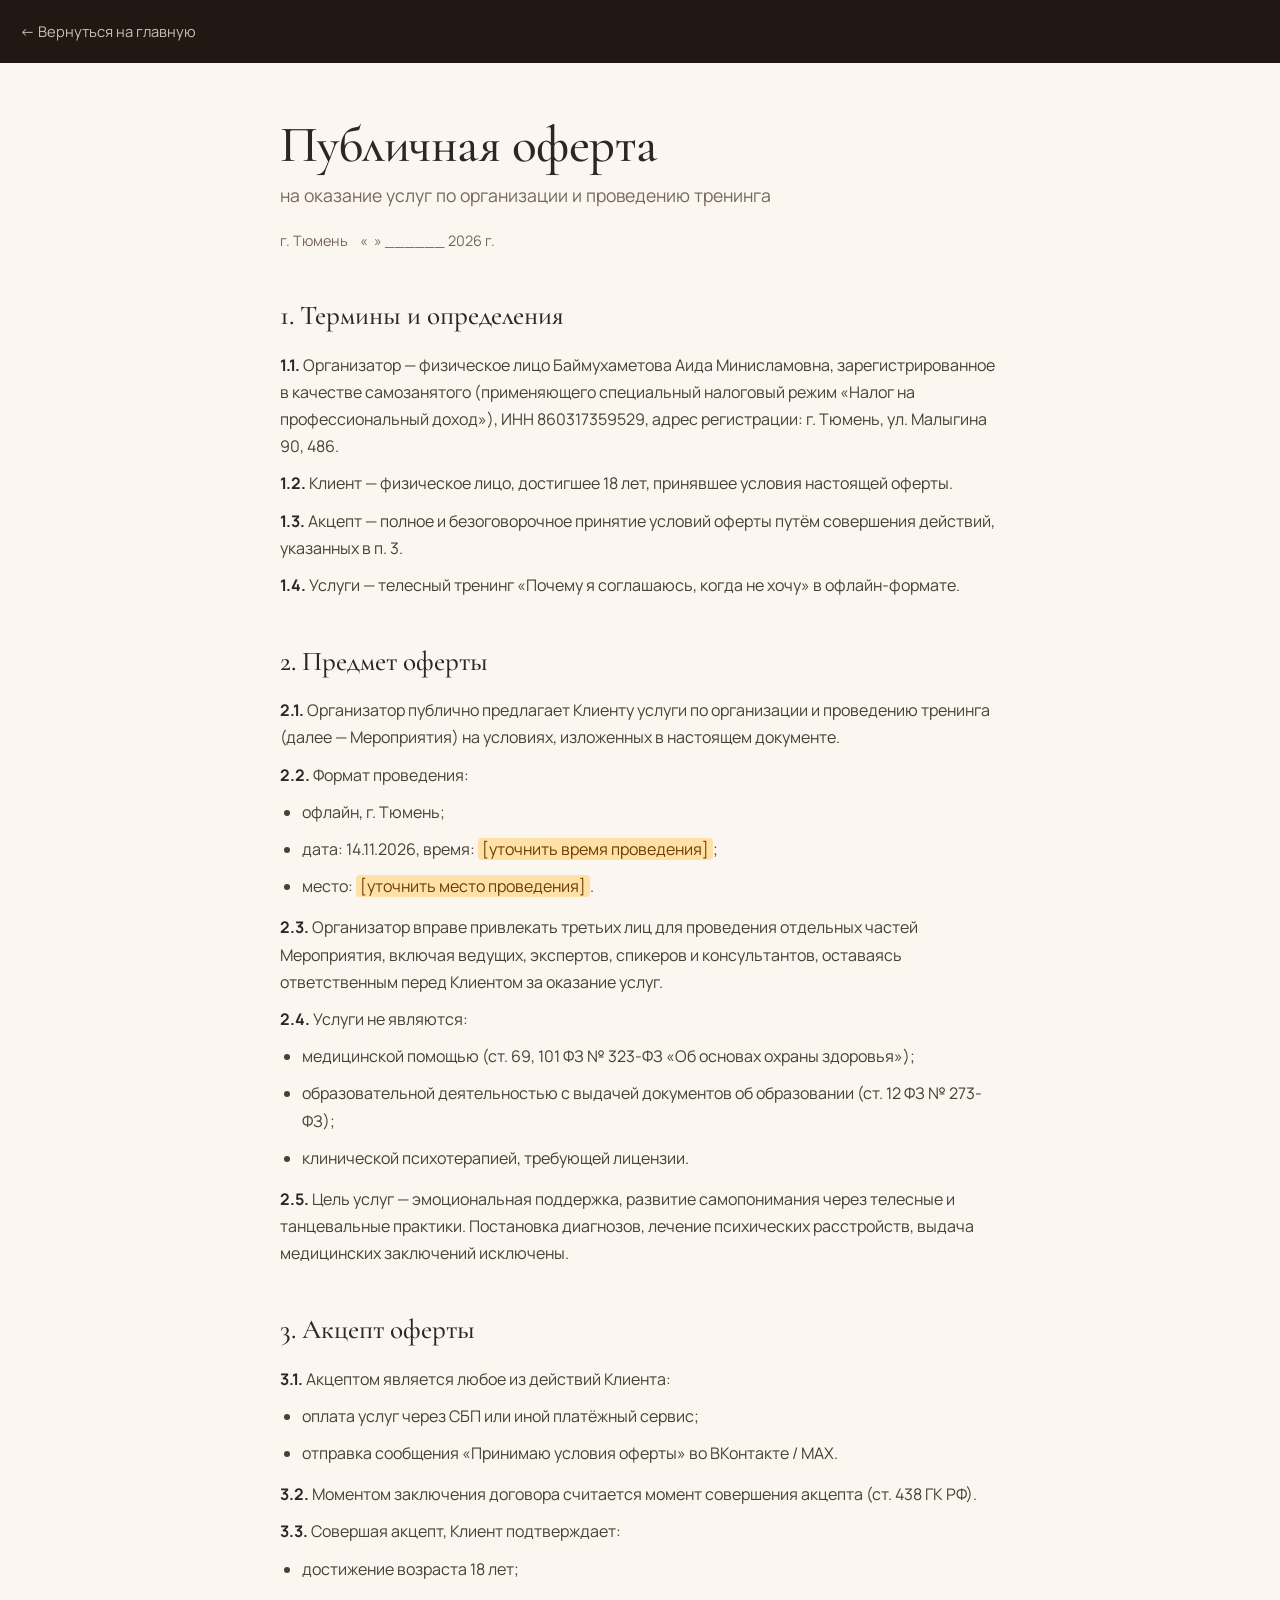
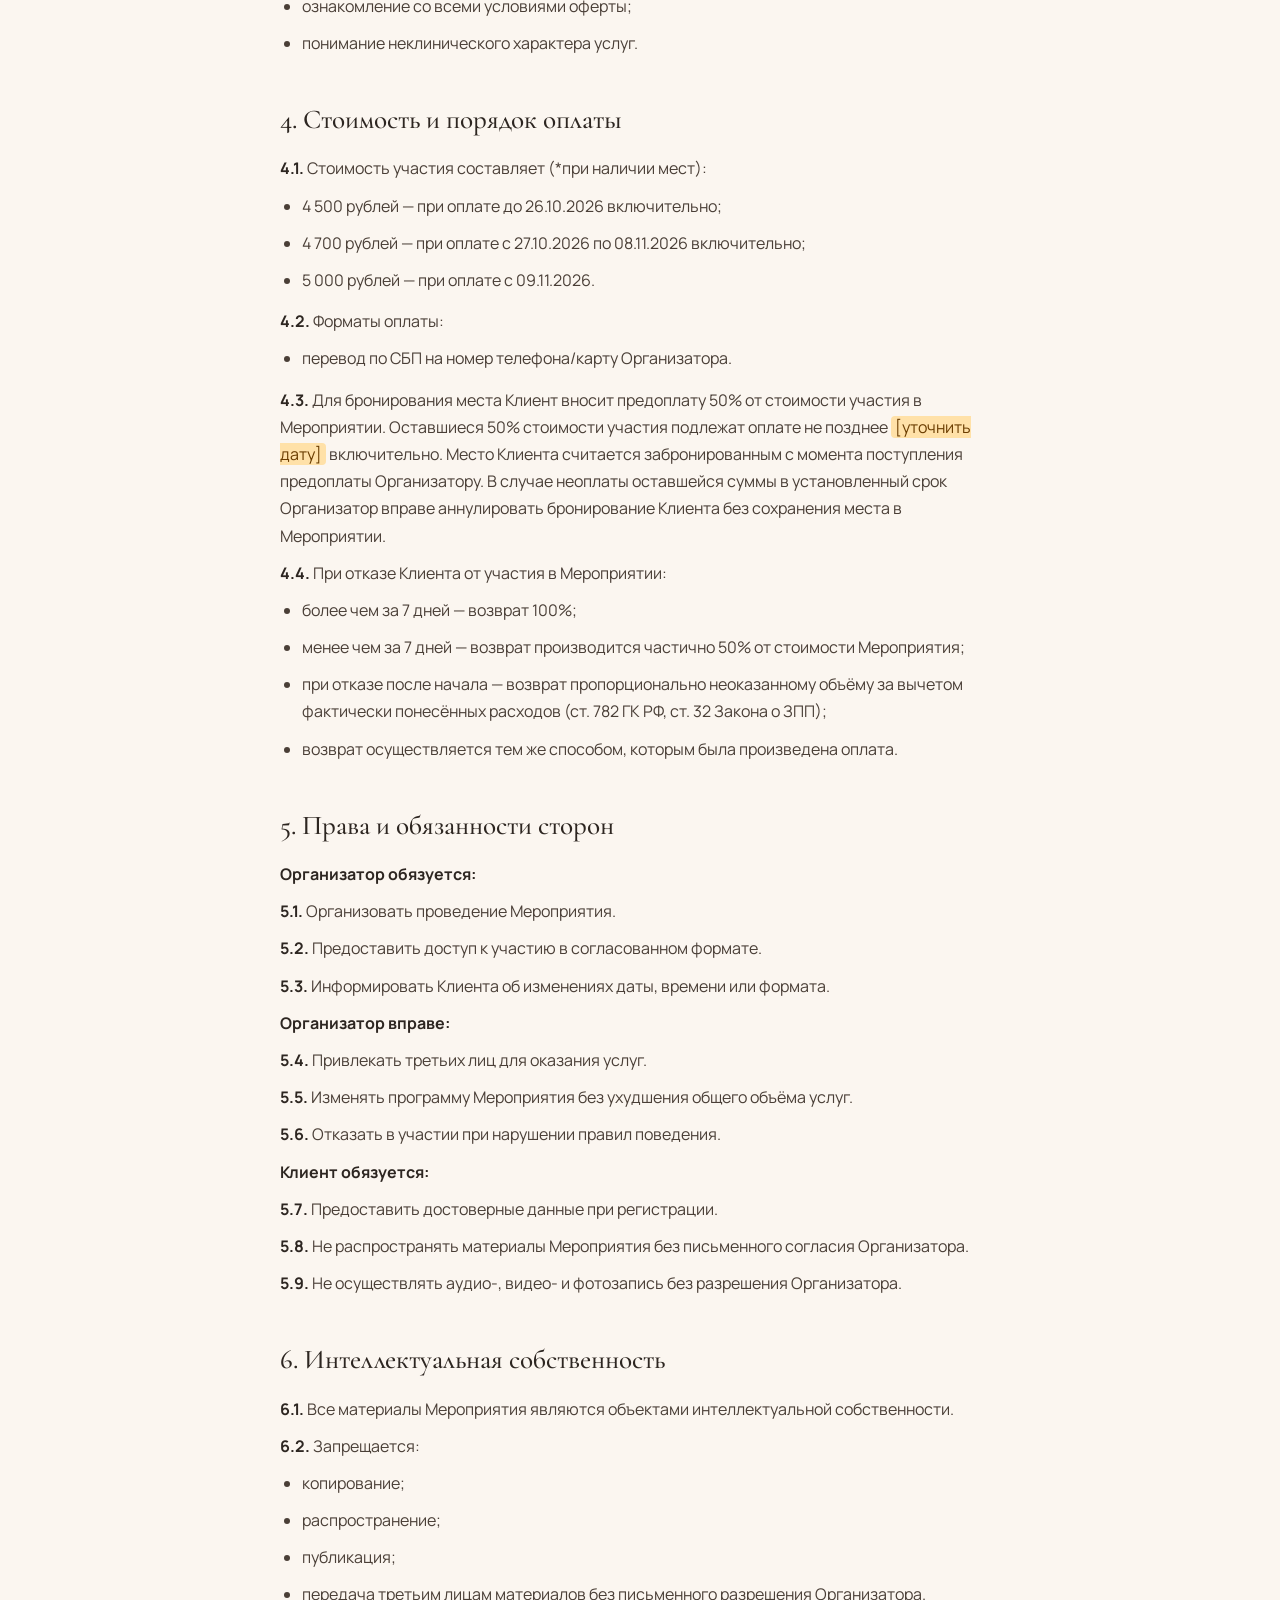
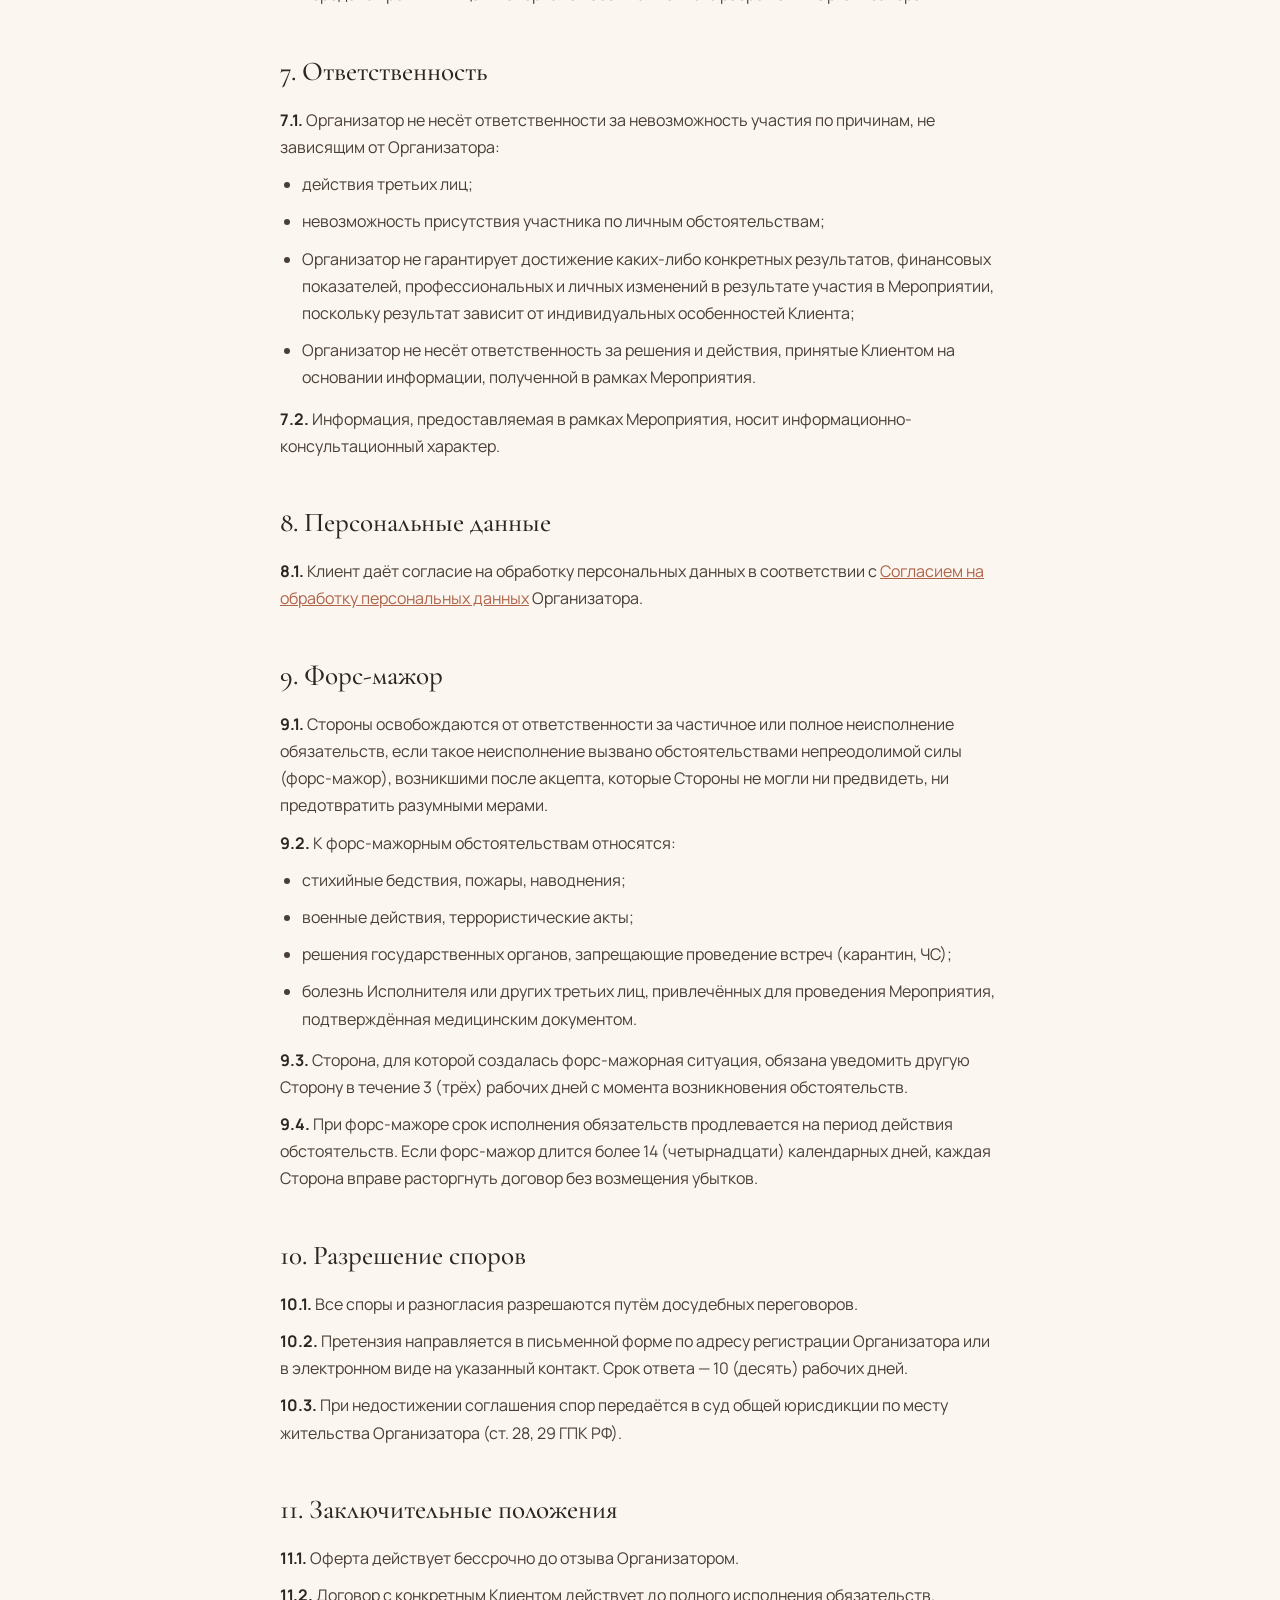
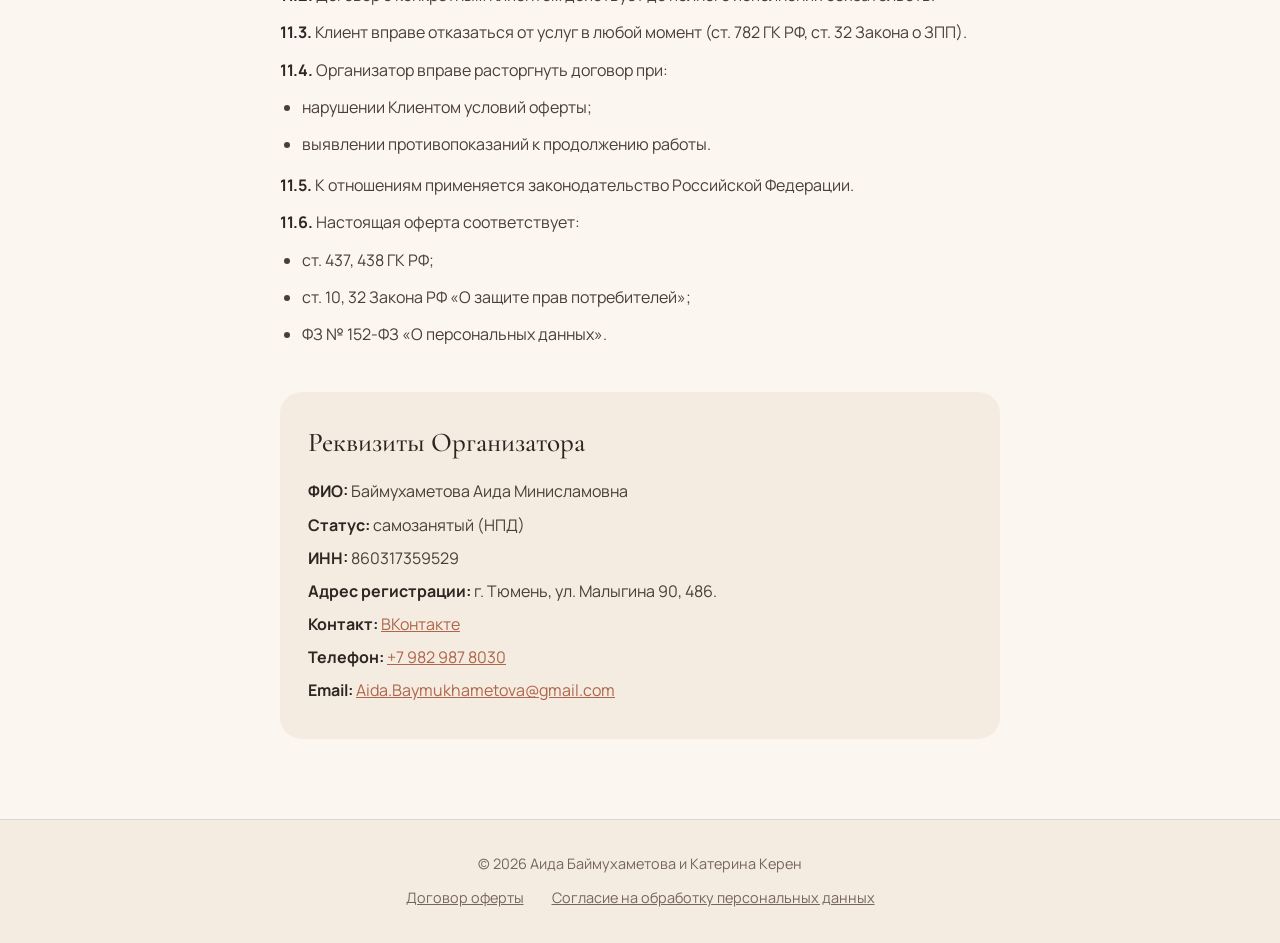
==== offer.html @ 063b8283 "Redesign landing: tension-to-exhale concept, photos, booking form, legal pages - Dark-to-light narra" ====
<!doctype html>
<html lang="ru">
<head>
  <meta charset="utf-8">
  <meta name="viewport" content="width=device-width, initial-scale=1">
  <title>Договор оферты — тренинг «Почему я соглашаюсь, когда не хочу»</title>
  <meta name="robots" content="noindex">
  <link rel="preconnect" href="https://fonts.googleapis.com">
  <link rel="preconnect" href="https://fonts.gstatic.com" crossorigin>
  <link href="https://fonts.googleapis.com/css2?family=Cormorant+Garamond:wght@500;600&family=Manrope:wght@400;500;600&display=swap" rel="stylesheet">
  <link rel="stylesheet" href="legal.css">
</head>
<body>
  <div class="legal-top"><a href="index.html">&larr; Вернуться на главную</a></div>

  <main>
    <h1>Публичная оферта</h1>
    <p class="legal-subtitle">на оказание услуг по организации и проведению тренинга</p>
    <p class="legal-meta">г. Тюмень &nbsp;&nbsp; «&nbsp;&nbsp;» ______ 2026 г.</p>

    <h2>1. Термины и определения</h2>
    <p><strong>1.1.</strong> Организатор — физическое лицо Баймухаметова Аида Минисламовна, зарегистрированное в качестве самозанятого (применяющего специальный налоговый режим «Налог на профессиональный доход»), ИНН 860317359529, адрес регистрации: г. Тюмень, ул. Малыгина 90, 486.</p>
    <p><strong>1.2.</strong> Клиент — физическое лицо, достигшее 18 лет, принявшее условия настоящей оферты.</p>
    <p><strong>1.3.</strong> Акцепт — полное и безоговорочное принятие условий оферты путём совершения действий, указанных в п. 3.</p>
    <p><strong>1.4.</strong> Услуги — телесный тренинг «Почему я соглашаюсь, когда не хочу» в офлайн-формате.</p>

    <h2>2. Предмет оферты</h2>
    <p><strong>2.1.</strong> Организатор публично предлагает Клиенту услуги по организации и проведению тренинга (далее — Мероприятия) на условиях, изложенных в настоящем документе.</p>
    <p><strong>2.2.</strong> Формат проведения:</p>
    <ul>
      <li>офлайн, г. Тюмень;</li>
      <li>дата: 14.11.2026, время: <mark class="todo">[уточнить время проведения]</mark>;</li>
      <li>место: <mark class="todo">[уточнить место проведения]</mark>.</li>
    </ul>
    <p><strong>2.3.</strong> Организатор вправе привлекать третьих лиц для проведения отдельных частей Мероприятия, включая ведущих, экспертов, спикеров и консультантов, оставаясь ответственным перед Клиентом за оказание услуг.</p>
    <p><strong>2.4.</strong> Услуги не являются:</p>
    <ul>
      <li>медицинской помощью (ст. 69, 101 ФЗ № 323-ФЗ «Об основах охраны здоровья»);</li>
      <li>образовательной деятельностью с выдачей документов об образовании (ст. 12 ФЗ № 273-ФЗ);</li>
      <li>клинической психотерапией, требующей лицензии.</li>
    </ul>
    <p><strong>2.5.</strong> Цель услуг — эмоциональная поддержка, развитие самопонимания через телесные и танцевальные практики. Постановка диагнозов, лечение психических расстройств, выдача медицинских заключений исключены.</p>

    <h2>3. Акцепт оферты</h2>
    <p><strong>3.1.</strong> Акцептом является любое из действий Клиента:</p>
    <ul>
      <li>оплата услуг через СБП или иной платёжный сервис;</li>
      <li>отправка сообщения «Принимаю условия оферты» во ВКонтакте / MAX.</li>
    </ul>
    <p><strong>3.2.</strong> Моментом заключения договора считается момент совершения акцепта (ст. 438 ГК РФ).</p>
    <p><strong>3.3.</strong> Совершая акцепт, Клиент подтверждает:</p>
    <ul>
      <li>достижение возраста 18 лет;</li>
      <li>ознакомление со всеми условиями оферты;</li>
      <li>понимание неклинического характера услуг.</li>
    </ul>

    <h2>4. Стоимость и порядок оплаты</h2>
    <p><strong>4.1.</strong> Стоимость участия составляет (*при наличии мест):</p>
    <ul>
      <li>4 500 рублей — при оплате до 26.10.2026 включительно;</li>
      <li>4 700 рублей — при оплате с 27.10.2026 по 08.11.2026 включительно;</li>
      <li>5 000 рублей — при оплате с 09.11.2026.</li>
    </ul>
    <p><strong>4.2.</strong> Форматы оплаты:</p>
    <ul>
      <li>перевод по СБП на номер телефона/карту Организатора.</li>
    </ul>
    <p><strong>4.3.</strong> Для бронирования места Клиент вносит предоплату 50% от стоимости участия в Мероприятии. Оставшиеся 50% стоимости участия подлежат оплате не позднее <mark class="todo">[уточнить дату]</mark> включительно. Место Клиента считается забронированным с момента поступления предоплаты Организатору. В случае неоплаты оставшейся суммы в установленный срок Организатор вправе аннулировать бронирование Клиента без сохранения места в Мероприятии.</p>
    <p><strong>4.4.</strong> При отказе Клиента от участия в Мероприятии:</p>
    <ul>
      <li>более чем за 7 дней — возврат 100%;</li>
      <li>менее чем за 7 дней — возврат производится частично 50% от стоимости Мероприятия;</li>
      <li>при отказе после начала — возврат пропорционально неоказанному объёму за вычетом фактически понесённых расходов (ст. 782 ГК РФ, ст. 32 Закона о ЗПП);</li>
      <li>возврат осуществляется тем же способом, которым была произведена оплата.</li>
    </ul>

    <h2>5. Права и обязанности сторон</h2>
    <p><strong>Организатор обязуется:</strong></p>
    <p><strong>5.1.</strong> Организовать проведение Мероприятия.</p>
    <p><strong>5.2.</strong> Предоставить доступ к участию в согласованном формате.</p>
    <p><strong>5.3.</strong> Информировать Клиента об изменениях даты, времени или формата.</p>
    <p><strong>Организатор вправе:</strong></p>
    <p><strong>5.4.</strong> Привлекать третьих лиц для оказания услуг.</p>
    <p><strong>5.5.</strong> Изменять программу Мероприятия без ухудшения общего объёма услуг.</p>
    <p><strong>5.6.</strong> Отказать в участии при нарушении правил поведения.</p>
    <p><strong>Клиент обязуется:</strong></p>
    <p><strong>5.7.</strong> Предоставить достоверные данные при регистрации.</p>
    <p><strong>5.8.</strong> Не распространять материалы Мероприятия без письменного согласия Организатора.</p>
    <p><strong>5.9.</strong> Не осуществлять аудио-, видео- и фотозапись без разрешения Организатора.</p>

    <h2>6. Интеллектуальная собственность</h2>
    <p><strong>6.1.</strong> Все материалы Мероприятия являются объектами интеллектуальной собственности.</p>
    <p><strong>6.2.</strong> Запрещается:</p>
    <ul>
      <li>копирование;</li>
      <li>распространение;</li>
      <li>публикация;</li>
      <li>передача третьим лицам материалов без письменного разрешения Организатора.</li>
    </ul>

    <h2>7. Ответственность</h2>
    <p><strong>7.1.</strong> Организатор не несёт ответственности за невозможность участия по причинам, не зависящим от Организатора:</p>
    <ul>
      <li>действия третьих лиц;</li>
      <li>невозможность присутствия участника по личным обстоятельствам;</li>
      <li>Организатор не гарантирует достижение каких-либо конкретных результатов, финансовых показателей, профессиональных и личных изменений в результате участия в Мероприятии, поскольку результат зависит от индивидуальных особенностей Клиента;</li>
      <li>Организатор не несёт ответственность за решения и действия, принятые Клиентом на основании информации, полученной в рамках Мероприятия.</li>
    </ul>
    <p><strong>7.2.</strong> Информация, предоставляемая в рамках Мероприятия, носит информационно-консультационный характер.</p>

    <h2>8. Персональные данные</h2>
    <p><strong>8.1.</strong> Клиент даёт согласие на обработку персональных данных в соответствии с <a href="privacy.html">Согласием на обработку персональных данных</a> Организатора.</p>

    <h2>9. Форс-мажор</h2>
    <p><strong>9.1.</strong> Стороны освобождаются от ответственности за частичное или полное неисполнение обязательств, если такое неисполнение вызвано обстоятельствами непреодолимой силы (форс-мажор), возникшими после акцепта, которые Стороны не могли ни предвидеть, ни предотвратить разумными мерами.</p>
    <p><strong>9.2.</strong> К форс-мажорным обстоятельствам относятся:</p>
    <ul>
      <li>стихийные бедствия, пожары, наводнения;</li>
      <li>военные действия, террористические акты;</li>
      <li>решения государственных органов, запрещающие проведение встреч (карантин, ЧС);</li>
      <li>болезнь Исполнителя или других третьих лиц, привлечённых для проведения Мероприятия, подтверждённая медицинским документом.</li>
    </ul>
    <p><strong>9.3.</strong> Сторона, для которой создалась форс-мажорная ситуация, обязана уведомить другую Сторону в течение 3 (трёх) рабочих дней с момента возникновения обстоятельств.</p>
    <p><strong>9.4.</strong> При форс-мажоре срок исполнения обязательств продлевается на период действия обстоятельств. Если форс-мажор длится более 14 (четырнадцати) календарных дней, каждая Сторона вправе расторгнуть договор без возмещения убытков.</p>

    <h2>10. Разрешение споров</h2>
    <p><strong>10.1.</strong> Все споры и разногласия разрешаются путём досудебных переговоров.</p>
    <p><strong>10.2.</strong> Претензия направляется в письменной форме по адресу регистрации Организатора или в электронном виде на указанный контакт. Срок ответа — 10 (десять) рабочих дней.</p>
    <p><strong>10.3.</strong> При недостижении соглашения спор передаётся в суд общей юрисдикции по месту жительства Организатора (ст. 28, 29 ГПК РФ).</p>

    <h2>11. Заключительные положения</h2>
    <p><strong>11.1.</strong> Оферта действует бессрочно до отзыва Организатором.</p>
    <p><strong>11.2.</strong> Договор с конкретным Клиентом действует до полного исполнения обязательств.</p>
    <p><strong>11.3.</strong> Клиент вправе отказаться от услуг в любой момент (ст. 782 ГК РФ, ст. 32 Закона о ЗПП).</p>
    <p><strong>11.4.</strong> Организатор вправе расторгнуть договор при:</p>
    <ul>
      <li>нарушении Клиентом условий оферты;</li>
      <li>выявлении противопоказаний к продолжению работы.</li>
    </ul>
    <p><strong>11.5.</strong> К отношениям применяется законодательство Российской Федерации.</p>
    <p><strong>11.6.</strong> Настоящая оферта соответствует:</p>
    <ul>
      <li>ст. 437, 438 ГК РФ;</li>
      <li>ст. 10, 32 Закона РФ «О защите прав потребителей»;</li>
      <li>ФЗ № 152-ФЗ «О персональных данных».</li>
    </ul>

    <div class="legal-requisites">
      <h2>Реквизиты Организатора</h2>
      <p><strong>ФИО:</strong> Баймухаметова Аида Минисламовна</p>
      <p><strong>Статус:</strong> самозанятый (НПД)</p>
      <p><strong>ИНН:</strong> 860317359529</p>
      <p><strong>Адрес регистрации:</strong> г. Тюмень, ул. Малыгина 90, 486.</p>
      <p><strong>Контакт:</strong> <a href="https://vk.ru/id412170144" target="_blank" rel="noopener">ВКонтакте</a></p>
      <p><strong>Телефон:</strong> <a href="tel:+79829878030">+7 982 987 8030</a></p>
      <p><strong>Email:</strong> <a href="mailto:Aida.Baymukhametova@gmail.com">Aida.Baymukhametova@gmail.com</a></p>
    </div>
  </main>

  <footer>
    &copy; 2026 Аида Баймухаметова и Катерина Керен
    <nav>
      <a href="offer.html">Договор оферты</a>
      <a href="privacy.html">Согласие на обработку персональных данных</a>
    </nav>
  </footer>
</body>
</html>
---- legal.css ----
:root {
  --ink: #211813;
  --clay-2: #b0644a;
  --sand: #f4ebe1;
  --sand-2: #ecdfd1;
  --paper: #fbf6f0;
  --text: #2d2621;
  --muted: #76665b;
  --serif: "Cormorant Garamond", Georgia, serif;
  --sans: "Manrope", system-ui, sans-serif;
}
* { box-sizing: border-box; margin: 0; padding: 0; }
body { background: var(--paper); color: var(--text); font-family: var(--sans); font-size: 16px; line-height: 1.7; -webkit-font-smoothing: antialiased; }
a { color: var(--clay-2); }
.legal-top { background: var(--ink); color: #f3e8dd; padding: 18px 20px; }
.legal-top a { color: #f3e8dd; text-decoration: none; font-size: .92rem; opacity: .8; }
.legal-top a:hover { opacity: 1; }
main { max-width: 760px; margin: 0 auto; padding: 56px 20px 80px; }
h1 { font-family: var(--serif); font-weight: 500; font-size: clamp(2.2rem, 6vw, 3.2rem); line-height: 1.05; letter-spacing: -.01em; }
.legal-subtitle { color: var(--muted); font-size: 1.1rem; margin-top: 8px; }
.legal-meta { color: var(--muted); font-size: .9rem; margin: 18px 0 8px; }
h2 { font-family: var(--serif); font-weight: 500; font-size: 1.7rem; margin: 40px 0 12px; }
p, li { color: #4a3f37; margin-bottom: 10px; }
ul { padding-left: 22px; margin-bottom: 14px; }
strong { color: var(--text); }
.legal-requisites { margin-top: 44px; padding: 28px; background: var(--sand); border-radius: 22px; }
.legal-requisites h2 { margin-top: 0; }
.legal-requisites p { margin-bottom: 6px; }
mark.todo { background: #ffe1a8; color: #6b3d00; padding: 0 4px; border-radius: 4px; }
footer { border-top: 1px solid rgba(45,38,33,.1); background: var(--sand); color: var(--muted); font-size: .9rem; text-align: center; padding: 32px 20px; }
footer nav { display: flex; flex-wrap: wrap; justify-content: center; gap: 8px 28px; margin-top: 10px; }
footer a { color: var(--muted); }
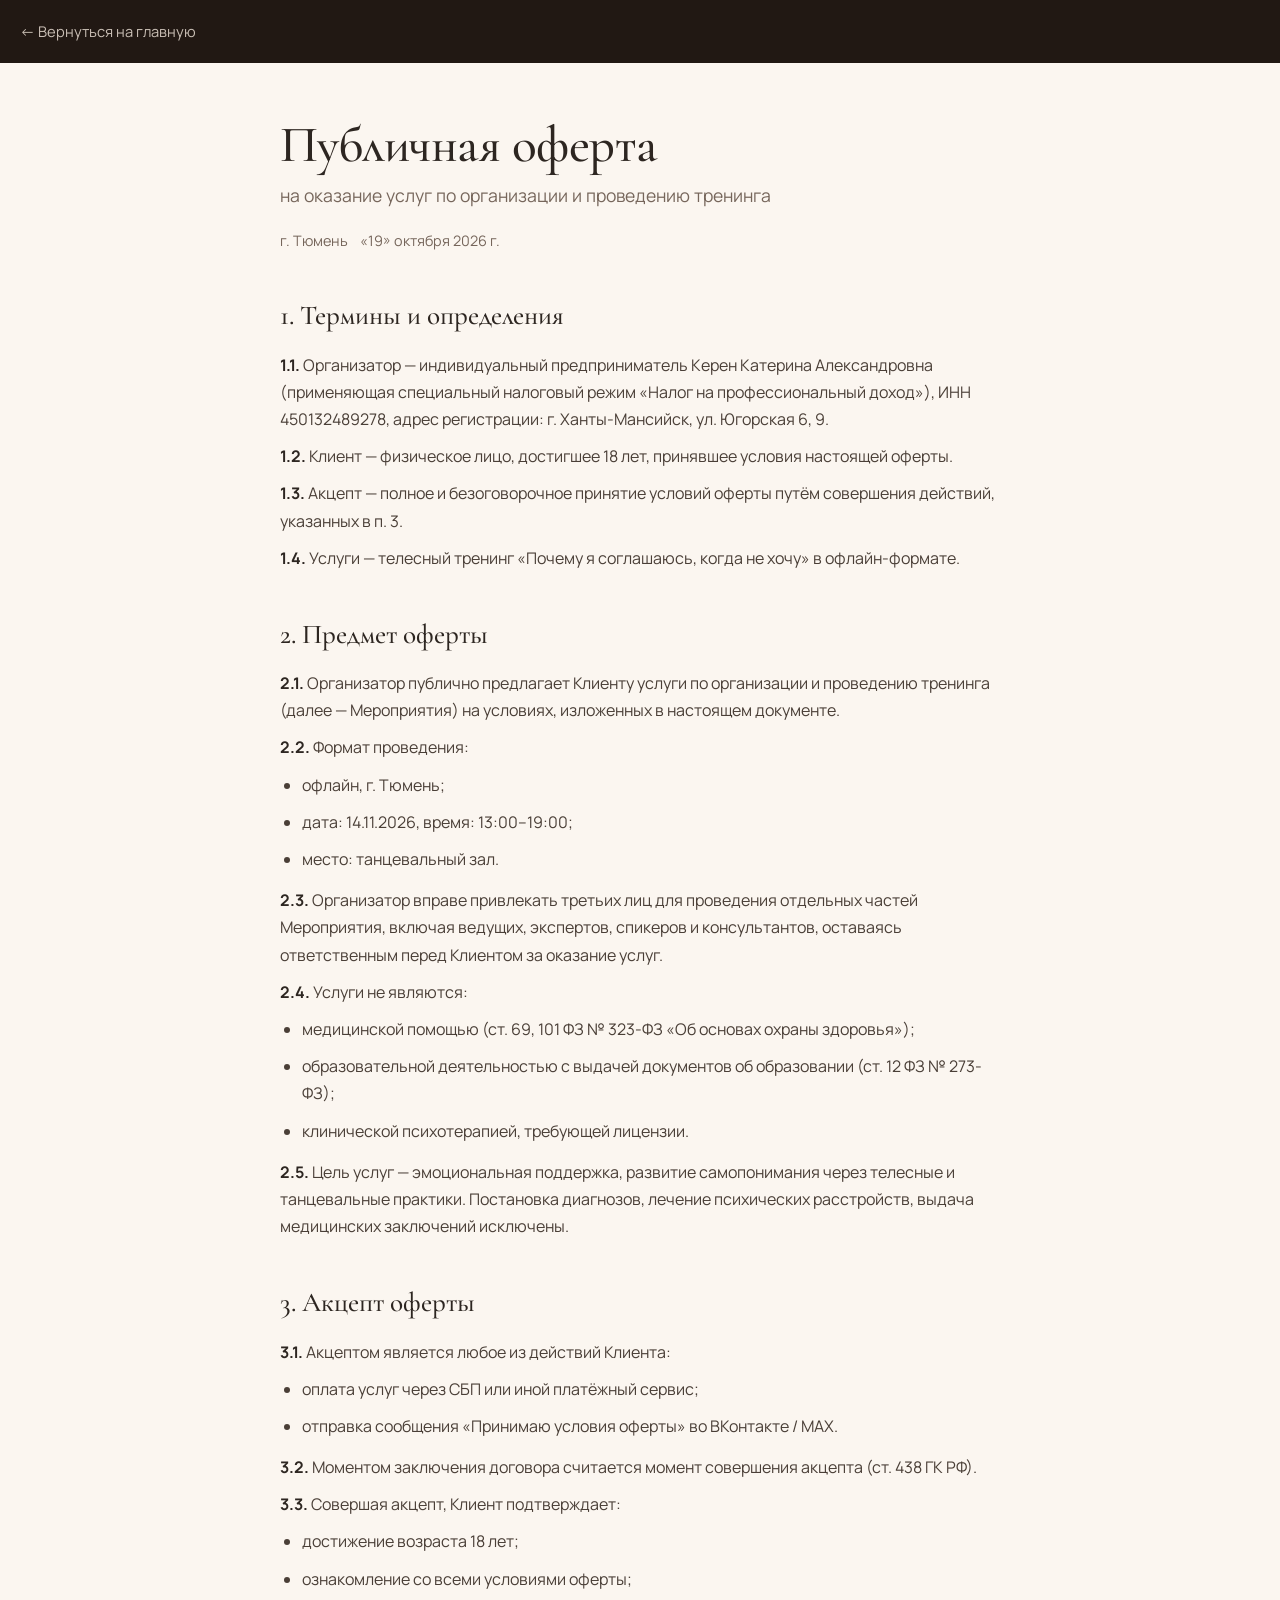
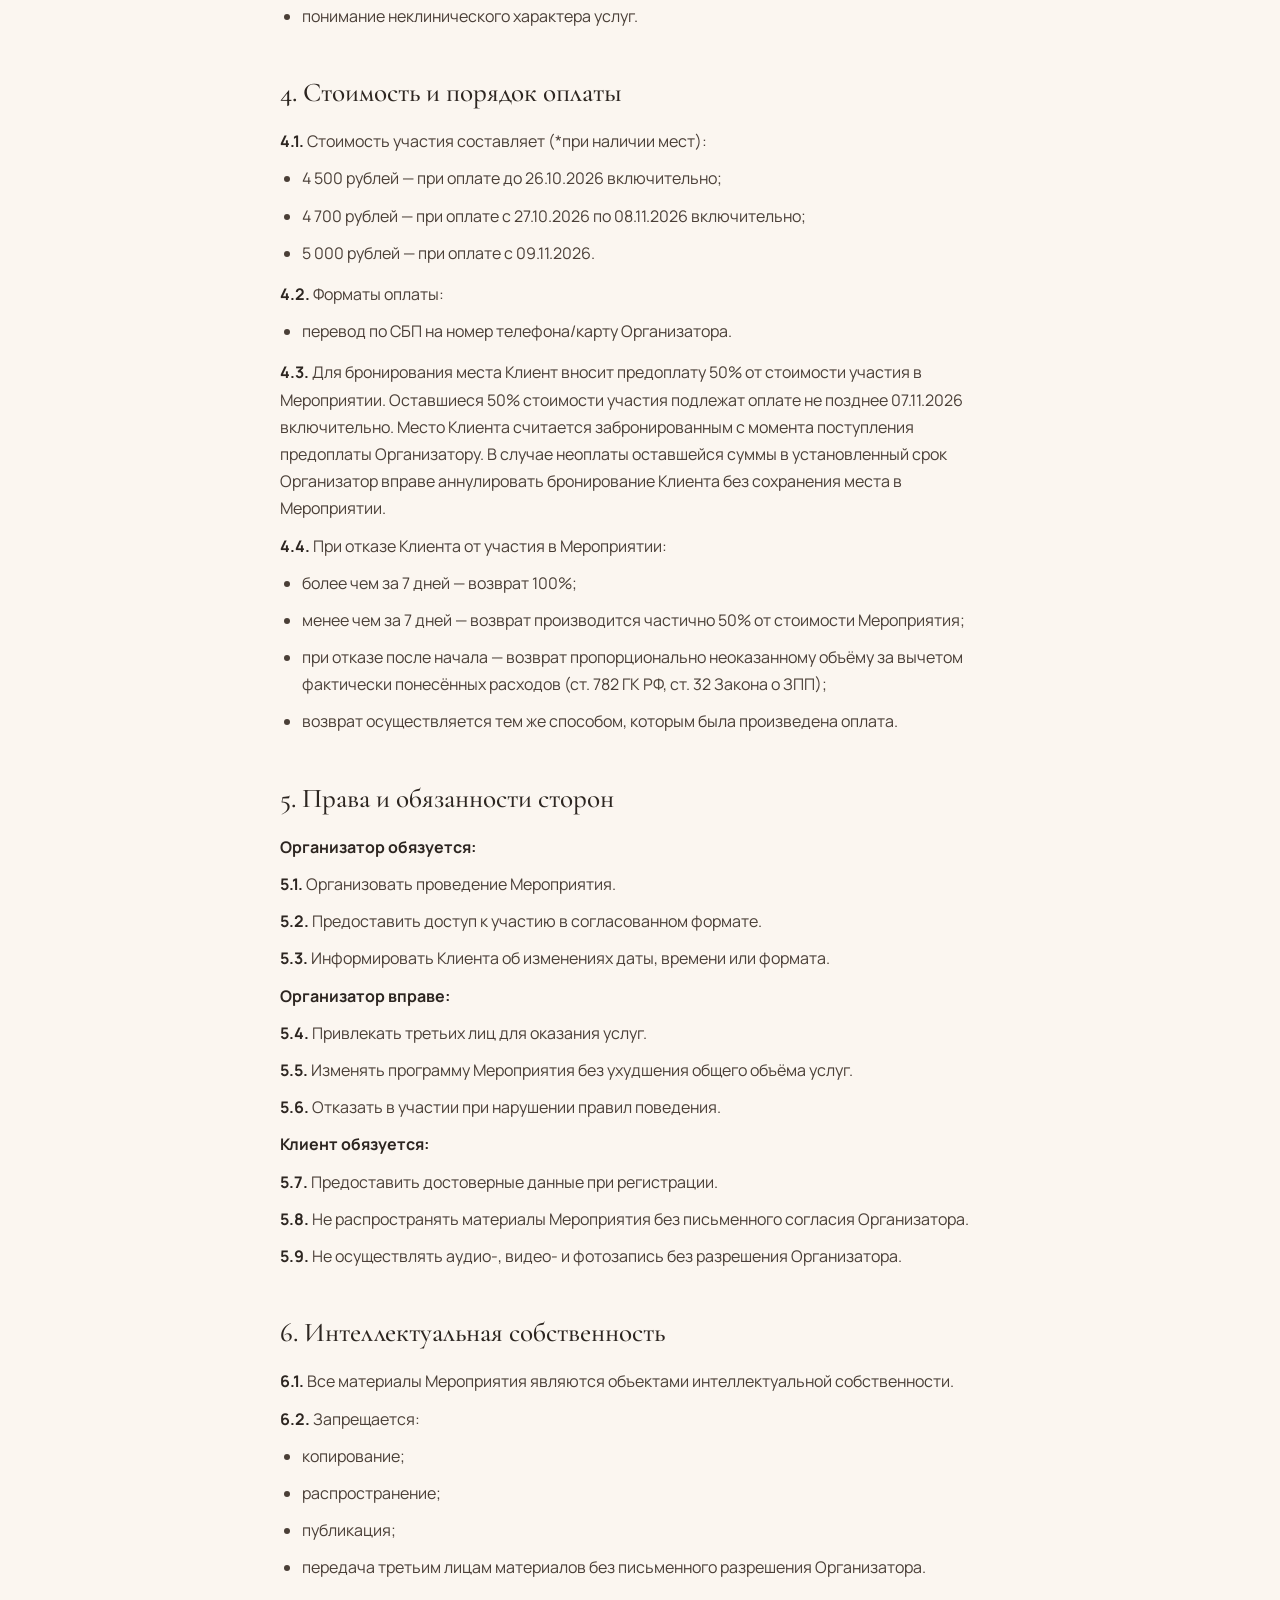
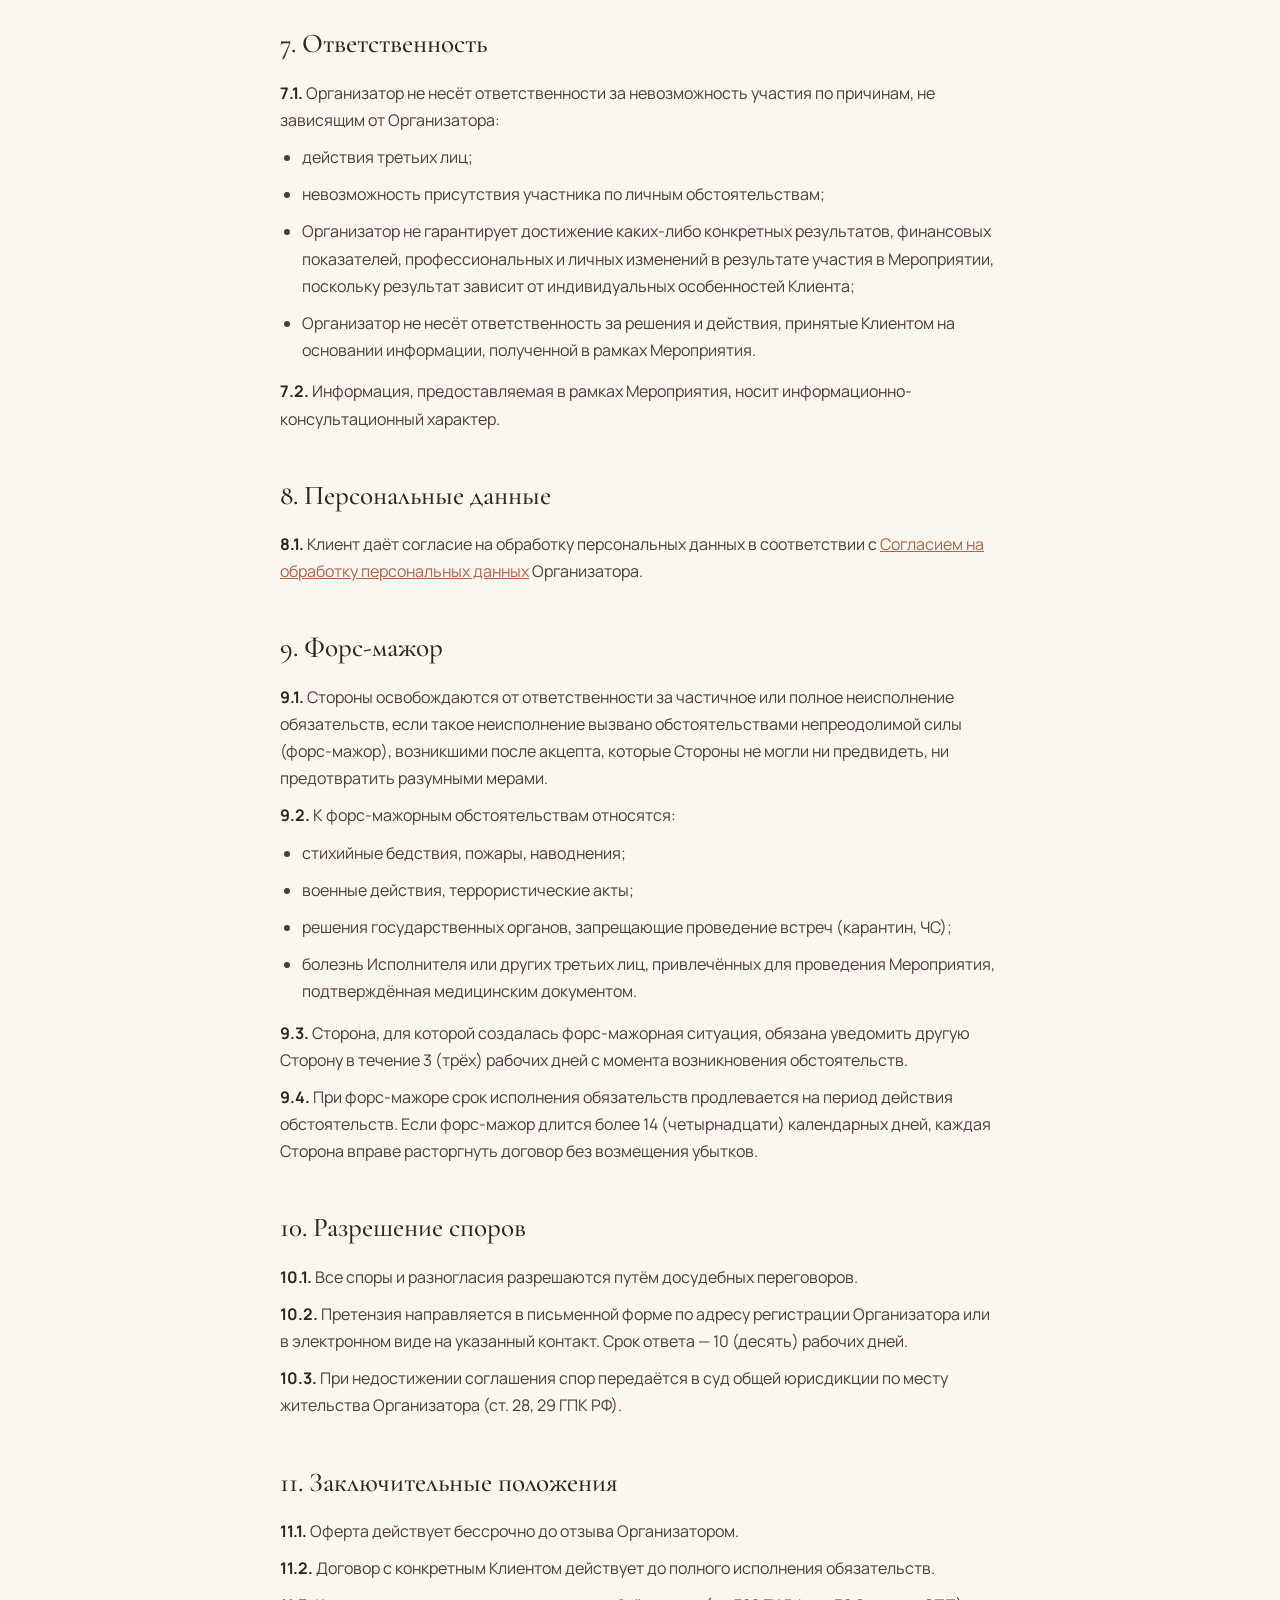
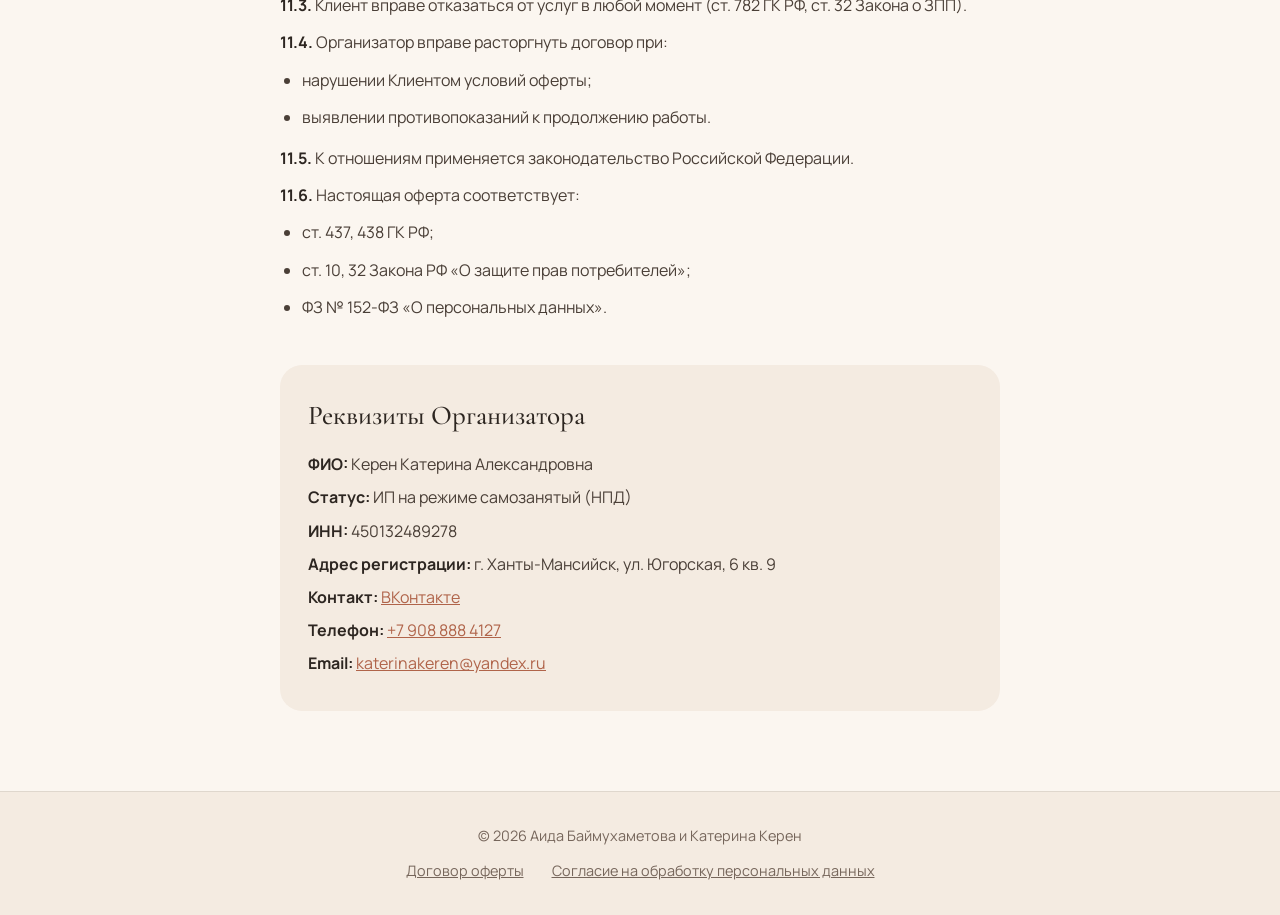
==== commit 0b6a01a9: "Switch organizer to Katerina, update legal pages, prevent duplicate leads - Offer and consent update" ====
--- a/offer.html
+++ b/offer.html
@@ -16,10 +16,10 @@
   <main>
     <h1>Публичная оферта</h1>
     <p class="legal-subtitle">на оказание услуг по организации и проведению тренинга</p>
-    <p class="legal-meta">г. Тюмень &nbsp;&nbsp; «&nbsp;&nbsp;» ______ 2026 г.</p>
+    <p class="legal-meta">г. Тюмень &nbsp;&nbsp; «19» октября 2026 г.</p>
 
     <h2>1. Термины и определения</h2>
-    <p><strong>1.1.</strong> Организатор — физическое лицо Баймухаметова Аида Минисламовна, зарегистрированное в качестве самозанятого (применяющего специальный налоговый режим «Налог на профессиональный доход»), ИНН 860317359529, адрес регистрации: г. Тюмень, ул. Малыгина 90, 486.</p>
+    <p><strong>1.1.</strong> Организатор — индивидуальный предприниматель Керен Катерина Александровна (применяющая специальный налоговый режим «Налог на профессиональный доход»), ИНН 450132489278, адрес регистрации: г. Ханты-Мансийск, ул. Югорская 6, 9.</p>
     <p><strong>1.2.</strong> Клиент — физическое лицо, достигшее 18 лет, принявшее условия настоящей оферты.</p>
     <p><strong>1.3.</strong> Акцепт — полное и безоговорочное принятие условий оферты путём совершения действий, указанных в п. 3.</p>
     <p><strong>1.4.</strong> Услуги — телесный тренинг «Почему я соглашаюсь, когда не хочу» в офлайн-формате.</p>
@@ -29,8 +29,8 @@
     <p><strong>2.2.</strong> Формат проведения:</p>
     <ul>
       <li>офлайн, г. Тюмень;</li>
-      <li>дата: 14.11.2026, время: <mark class="todo">[уточнить время проведения]</mark>;</li>
-      <li>место: <mark class="todo">[уточнить место проведения]</mark>.</li>
+      <li>дата: 14.11.2026, время: 13:00–19:00;</li>
+      <li>место: танцевальный зал.</li>
     </ul>
     <p><strong>2.3.</strong> Организатор вправе привлекать третьих лиц для проведения отдельных частей Мероприятия, включая ведущих, экспертов, спикеров и консультантов, оставаясь ответственным перед Клиентом за оказание услуг.</p>
     <p><strong>2.4.</strong> Услуги не являются:</p>
@@ -66,7 +66,7 @@
     <ul>
       <li>перевод по СБП на номер телефона/карту Организатора.</li>
     </ul>
-    <p><strong>4.3.</strong> Для бронирования места Клиент вносит предоплату 50% от стоимости участия в Мероприятии. Оставшиеся 50% стоимости участия подлежат оплате не позднее <mark class="todo">[уточнить дату]</mark> включительно. Место Клиента считается забронированным с момента поступления предоплаты Организатору. В случае неоплаты оставшейся суммы в установленный срок Организатор вправе аннулировать бронирование Клиента без сохранения места в Мероприятии.</p>
+    <p><strong>4.3.</strong> Для бронирования места Клиент вносит предоплату 50% от стоимости участия в Мероприятии. Оставшиеся 50% стоимости участия подлежат оплате не позднее 07.11.2026 включительно. Место Клиента считается забронированным с момента поступления предоплаты Организатору. В случае неоплаты оставшейся суммы в установленный срок Организатор вправе аннулировать бронирование Клиента без сохранения места в Мероприятии.</p>
     <p><strong>4.4.</strong> При отказе Клиента от участия в Мероприятии:</p>
     <ul>
       <li>более чем за 7 дней — возврат 100%;</li>
@@ -148,13 +148,13 @@
 
     <div class="legal-requisites">
       <h2>Реквизиты Организатора</h2>
-      <p><strong>ФИО:</strong> Баймухаметова Аида Минисламовна</p>
-      <p><strong>Статус:</strong> самозанятый (НПД)</p>
-      <p><strong>ИНН:</strong> 860317359529</p>
-      <p><strong>Адрес регистрации:</strong> г. Тюмень, ул. Малыгина 90, 486.</p>
-      <p><strong>Контакт:</strong> <a href="https://vk.ru/id412170144" target="_blank" rel="noopener">ВКонтакте</a></p>
-      <p><strong>Телефон:</strong> <a href="tel:+79829878030">+7 982 987 8030</a></p>
-      <p><strong>Email:</strong> <a href="mailto:Aida.Baymukhametova@gmail.com">Aida.Baymukhametova@gmail.com</a></p>
+      <p><strong>ФИО:</strong> Керен Катерина Александровна</p>
+      <p><strong>Статус:</strong> ИП на режиме самозанятый (НПД)</p>
+      <p><strong>ИНН:</strong> 450132489278</p>
+      <p><strong>Адрес регистрации:</strong> г. Ханты-Мансийск, ул. Югорская, 6 кв. 9</p>
+      <p><strong>Контакт:</strong> <a href="https://vk.ru/katykeren" target="_blank" rel="noopener">ВКонтакте</a></p>
+      <p><strong>Телефон:</strong> <a href="tel:+79088884127">+7 908 888 4127</a></p>
+      <p><strong>Email:</strong> <a href="mailto:katerinakeren@yandex.ru">katerinakeren@yandex.ru</a></p>
     </div>
   </main>
 
